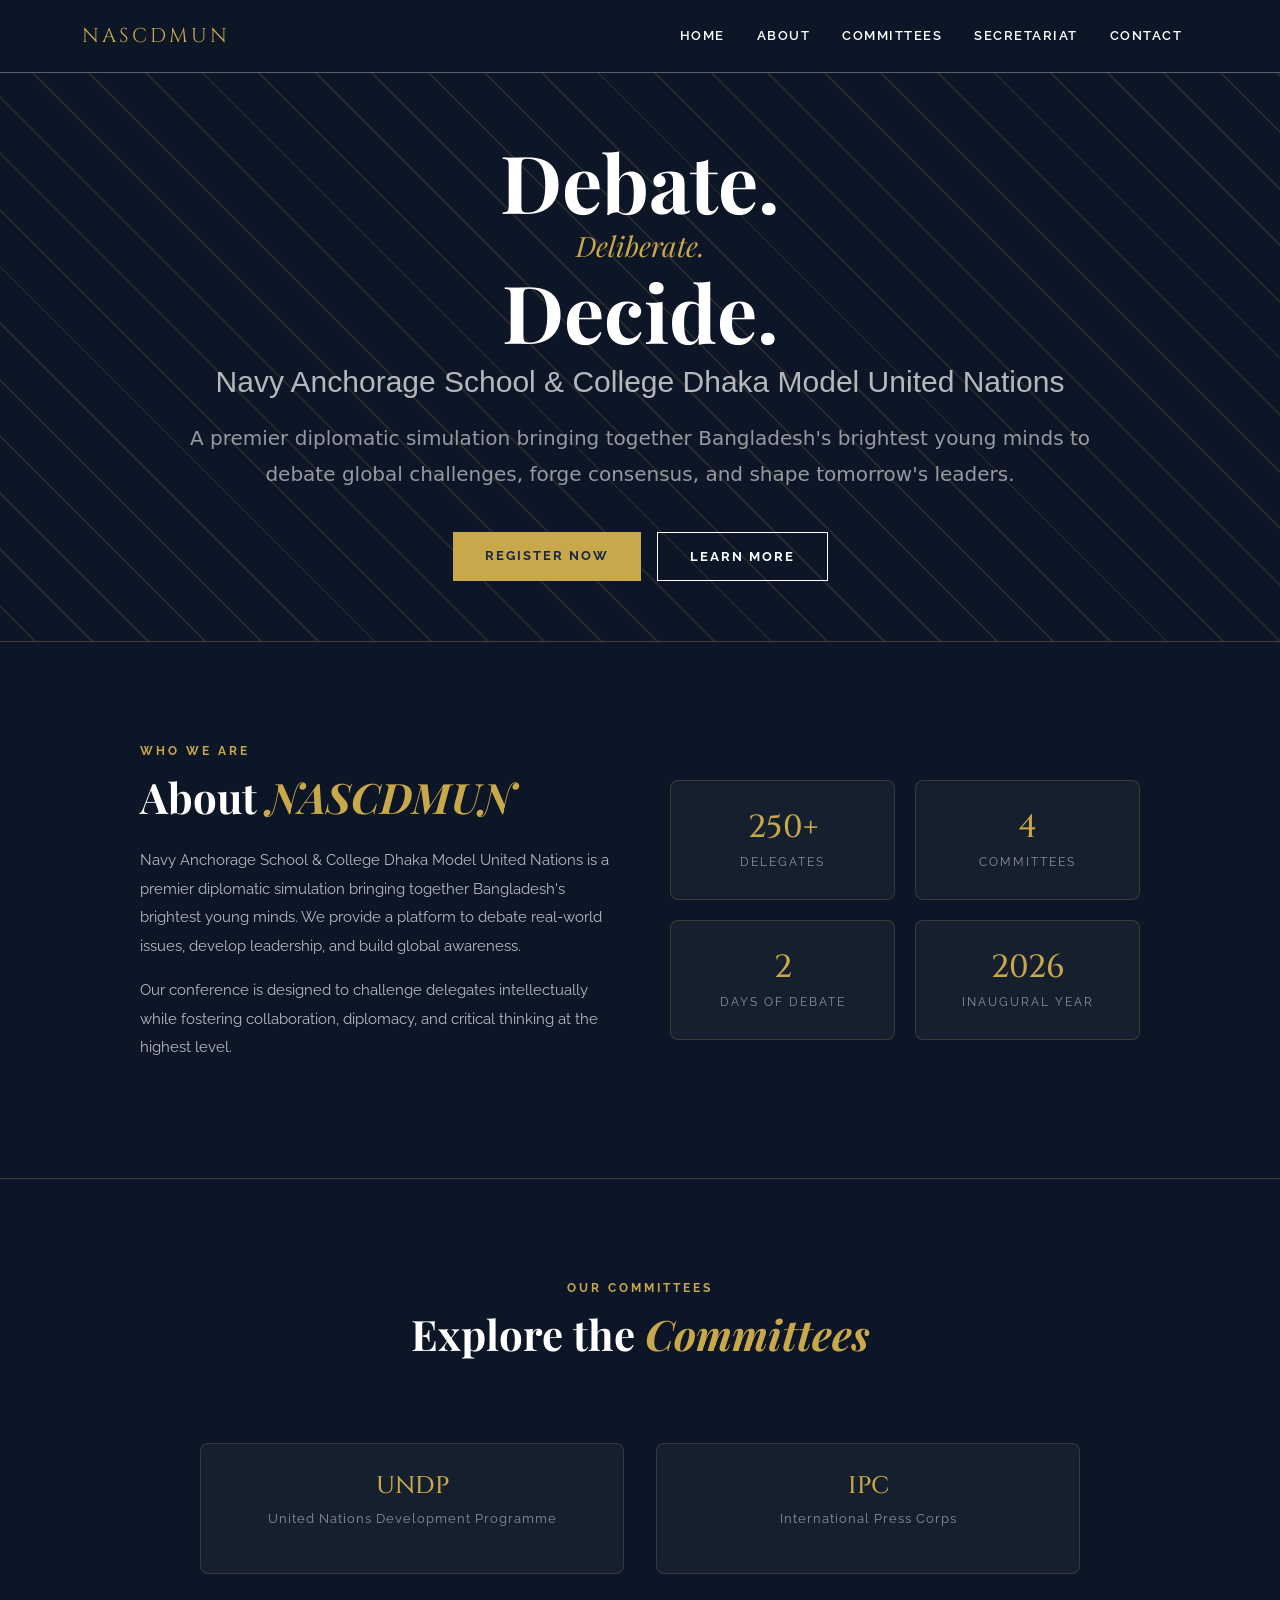
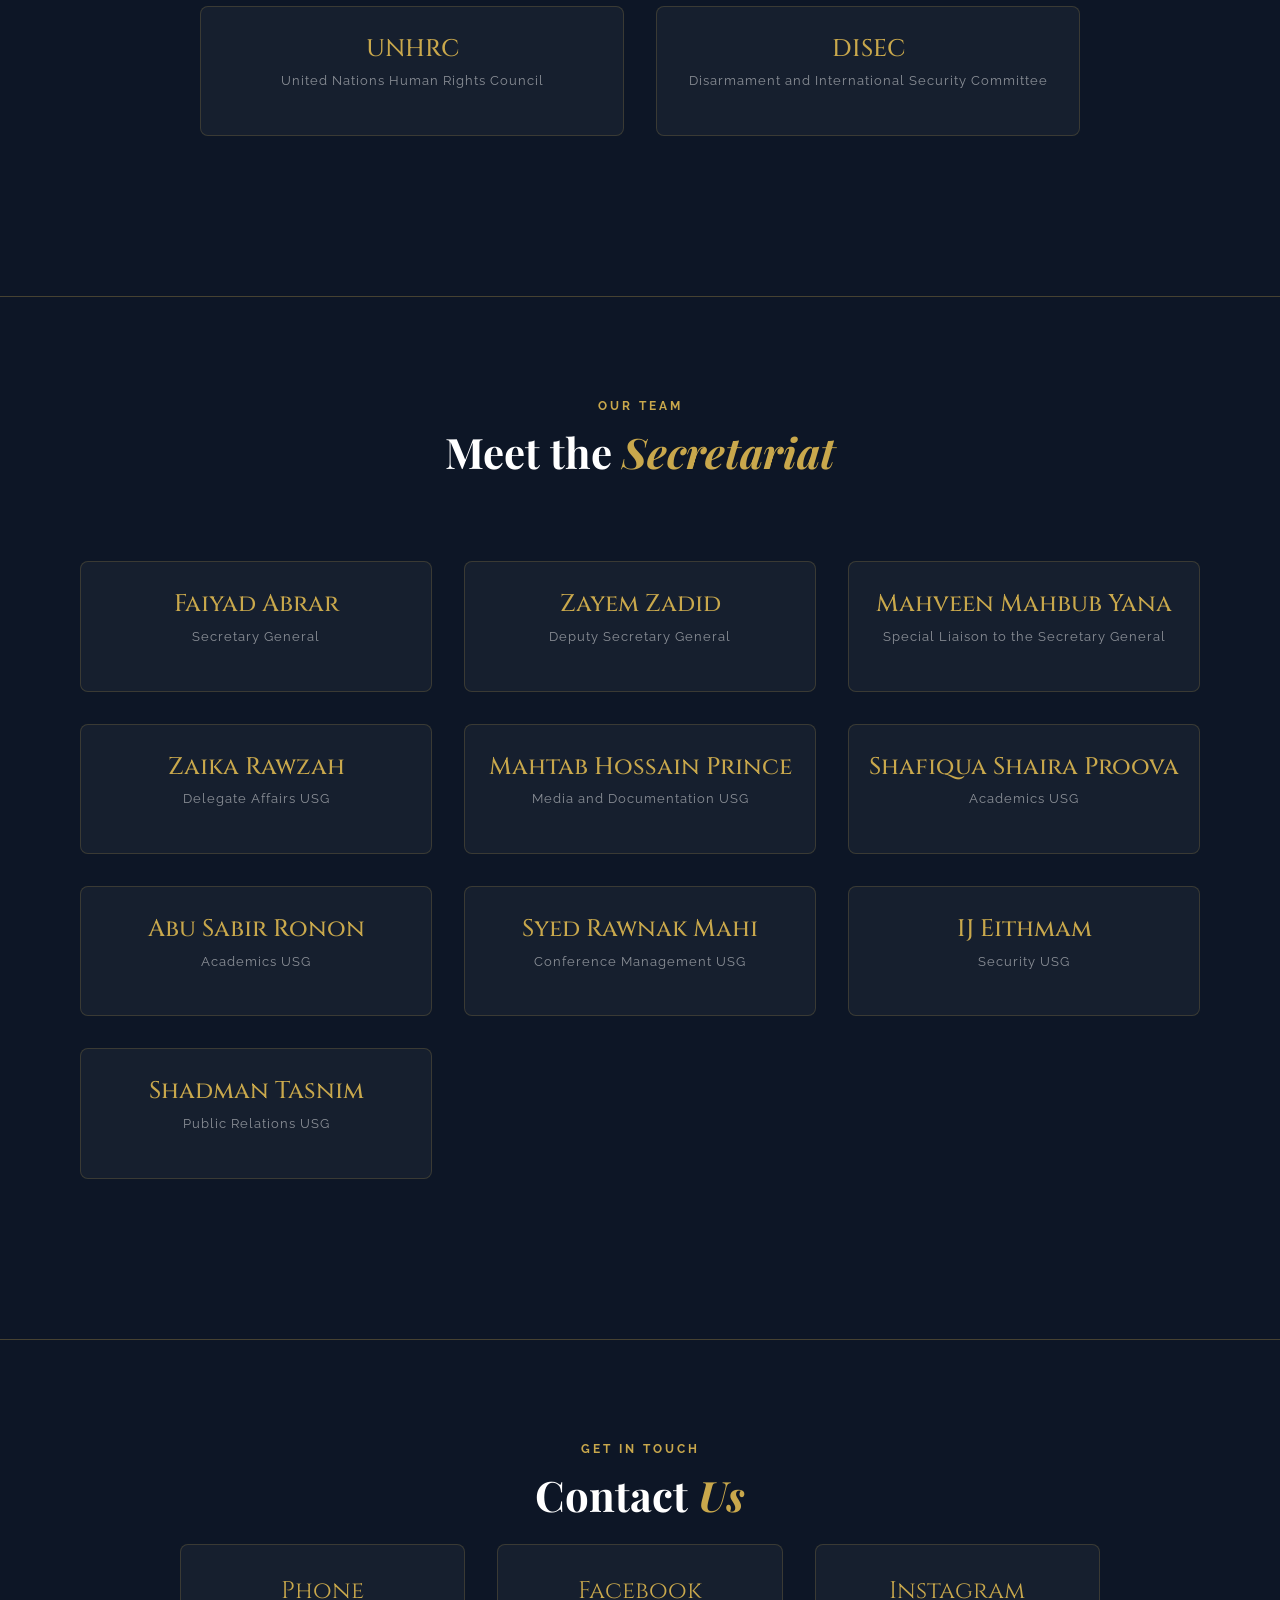
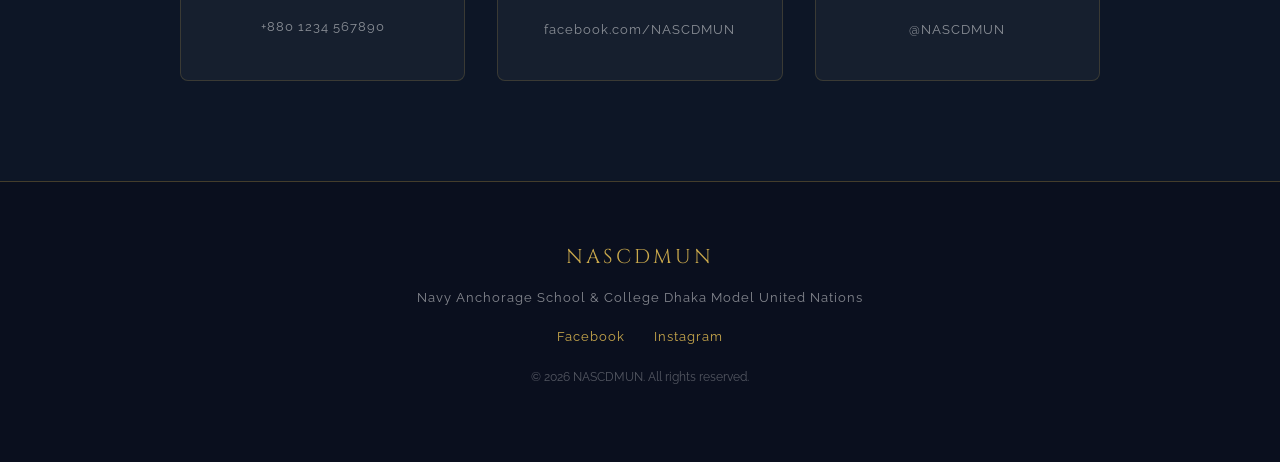
==== index.html @ 0eaab7b5 "Update index.html" ====
<!DOCTYPE html>
<html lang="en">
<head>
    <meta charset="UTF-8">
    <meta name="viewport" content="width=device-width, initial-scale=1.0">
    <title>NASCDMUN</title>
    <link href="https://fonts.googleapis.com/css2?family=Cinzel:wght@700&family=Playfair+Display:ital,wght@0,700;1,400&family=Raleway:wght@400;600;700&display=swap" rel="stylesheet">
    <link href="https://cdn.jsdelivr.net/npm/bootstrap@5.3.3/dist/css/bootstrap.min.css" rel="stylesheet">
    <link rel="stylesheet" href="styles.css">
</head>
<body>

  <header>
    <!-- navbar -->
    <nav class="navbar navbar-expand-lg">
      <div class="container">

        <a class="navbar-brand nav-logo" href="index.html">NASCDMUN</a>
        

        <button class="navbar-toggler" type="button" data-bs-toggle="collapse" data-bs-target="#navbarNav">
          <span class="navbar-toggler-icon"></span>
        </button>

        <div class="collapse navbar-collapse" id="navbarNav">
          <ul class="navbar-nav ms-auto">
            <li class="nav-item">
              <a class="nav-link" href="index.html">Home</a>
            </li>
            <li class="nav-item">
              <a class="nav-link" href="#about">About</a>
            </li>
            <li class="nav-item">
              <a class="nav-link" href="#Committees">Committees</a>
            </li>
            <li class="nav-item">
              <a class="nav-link" href="#Secretariat">Secretariat</a>
            </li>
            <li class="nav-item">
              <a class="nav-link" href="#Contact">Contact</a>
            </li>
          </ul>
        </div>

      </div>
    </nav>
  </header>

  <main>
    <section class="hero">
      <p class="text-white">Debate.</p>
      <p class="text-gold">Deliberate.</p>
      <p class="text-white">Decide.</p>
      <p class="nascd">Navy Anchorage School & College Dhaka Model United Nations</p>
      <p class="info">A premier diplomatic simulation bringing together Bangladesh's brightest young minds to debate global challenges, forge consensus, and shape tomorrow's leaders.</p>
      <div class="btn-group">
        <a href="https://forms.gle/UM5F9JzRKYb8hZrs6" class="btn-one">REGISTER NOW</a>
        <a href="#about" class="btn-two">LEARN MORE</a>
      </div>
    </section>
  </main>
  <section id="about">
  <div class="about-container">

    <div class="about-text">
      <p class="about-label">WHO WE ARE</p>
      <h2 class="about-heading">About <span>NASCDMUN</span></h2>
      <p class="about-desc">
        Navy Anchorage School & College Dhaka Model United Nations is a premier diplomatic simulation bringing together Bangladesh's brightest young minds. We provide a platform to debate real-world issues, develop leadership, and build global awareness.
      </p>
      <p class="about-desc">
        Our conference is designed to challenge delegates intellectually while fostering collaboration, diplomacy, and critical thinking at the highest level.
      </p>
    </div>

    <div class="about-stats">
      <div class="stat-box">
        <h3>250+</h3>
        <p>Delegates</p>
      </div>
      <div class="stat-box">
        <h3>4</h3>
        <p>Committees</p>
      </div>
      <div class="stat-box">
        <h3>2</h3>
        <p>Days of Debate</p>
      </div>
      <div class="stat-box">
        <h3>2026</h3>
        <p>Inaugural Year</p>
      </div>
    </div>

  </div>
</section>
<section id="Committees">
  <div class="Committees-container">

    <div class="Committees-header">
      <p class="committees-label">OUR COMMITTEES</p>
      <h2 class="committees-heading">Explore the <span>Committees</span></h2>
    </div>

    <div class="committees-grid">

      <div class="committee-card">
        <h4>UNDP</h4>
        <p>United Nations Development Programme</p>
      </div>

      <div class="committee-card">
        <h4>IPC</h4>
        <p>International Press Corps</p>
      </div>

      <div class="committee-card">
        <h4>UNHRC</h4>
        <p>United Nations Human Rights Council</p>
      </div>

      <div class="committee-card">
        <h4>DISEC</h4>
        <p>Disarmament and International Security Committee</p>
      </div>

    </div>
  </div>
</section>


    </div>

  </div>
</section>
<!-- Secretariat -->
<section id="Secretariat">
  <div class="Secretariat-header">
  <p class="Secretariat-label">OUR TEAM</p>
  <h2 class="Secretariat-heading">Meet the <span>Secretariat</span></h2>
</div>                          

<div class="Secretariat-grid">   
        <div class="committee-card">
        <h4>Faiyad Abrar</h4>
        <p>Secretary General</p>
        </div>
        <div class="committee-card">
        <h4>Zayem Zadid</h4>
        <p>Deputy Secretary General</p>
        </div>
        <div class="committee-card">
        <h4>Mahveen Mahbub Yana</h4>
        <p>Special Liaison to the Secretary General </p>
        </div>
        <div class="committee-card">
        <h4>Zaika Rawzah</h4>
        <p>Delegate Affairs USG </p>
        </div>
        <div class="committee-card">
        <h4>Mahtab Hossain Prince</h4>
        <p>Media and Documentation USG</p>
        </div>
        <div class="committee-card">
        <h4>Shafiqua Shaira Proova</h4>
        <p>Academics USG</p>
        </div>
        <div class="committee-card">
        <h4>Abu Sabir Ronon</h4>
        <p>Academics USG</p>
        </div>
        <div class="committee-card">
        <h4>Syed Rawnak Mahi</h4>
        <p>Conference Management USG</p>
        </div>
        <div class="committee-card">
        <h4>IJ Eithmam</h4>
        <p>Security USG</p>
        </div>
        <div class="committee-card">
        <h4>Shadman Tasnim</h4>
        <p>Public Relations USG</p>
        
        <!-- </div>
        <div class="committee-card">
        <h4>Shafiqua Shaira Poova</h4>
        <p>Editorial Secretary</p>
        </div>
        <div class="committee-card">
        <h4>Mahtab Hossain Prince</h4>
        <p>Editorial Secretary</p>
        </div> -->


      </div>
      

      </div>
    </div>

  

</section>
<section id="Contact">
  <div class="contact-container">
    <div class="contact-header">
      <p class="contact-label">GET IN TOUCH</p>
      <h2 class="contact-heading">Contact <span>Us</span></h2>
    </div>

    <div class="contact-grid">
      <div class="contact-card">
        <p class="contact-type">Phone</p>
        <p class="contact-info">+880 1234 567890</p>
      </div>

      <div class="contact-card">
        <p class="contact-type">Facebook</p>
        <a href="https://facebook.com/yourpage" target="_blank" class="contact-info">facebook.com/NASCDMUN</a>
      </div>

      <div class="contact-card">
        <p class="contact-type">Instagram</p>
        <a href="https://instagram.com/yourpage" target="_blank" class="contact-info">@NASCDMUN</a>
      </div>
    </div>

  </div>
</section>

<footer>
  <div class="footer-container">
    <p class="footer-logo">NASCDMUN</p>
    <p class="footer-text">Navy Anchorage School & College Dhaka Model United Nations</p>
    <div class="footer-links">
      <a href="https://facebook.com/yourpage" target="_blank">Facebook</a>
      <a href="https://instagram.com/yourpage" target="_blank">Instagram</a>
    </div>
    <p class="footer-copy">© 2026 NASCDMUN. All rights reserved.</p>
  </div>
</footer>


  <script src="https://cdn.jsdelivr.net/npm/bootstrap@5.3.3/dist/js/bootstrap.bundle.min.js"></script>
</body>
</html>
---- styles.css ----
body {
  background-color: #0d1626;
  background-image: repeating-linear-gradient(
    45deg,
    rgba(201,168,76,0.12) 0px,
    rgba(201,168,76,0.12) 2px,
    transparent 2px,
    transparent 40px
  );
}
main {
  max-width: 1000px;
  margin: 0 auto;    /* ← this must be here to center the container */
  padding: 60px 20px;
}
.text-white {
  font-family: 'Playfair Display', serif;
  font-size: 80px;
  font-weight: 700;
  color: #ffffff;
  margin: 0;
  padding: 0;
  line-height: 1.2;
  text-align: center;
}

.text-gold {
  font-family: 'Playfair Display', serif;
  font-size: 82px;
  font-weight: 400;
  font-style: italic;
  color: #C9A84C;
  margin: 0;
  padding: 0;
  line-height: 1.2;
  text-align: center;font-size: 28px;
}
.nascd{
    color: rgba(255, 255, 255, 0.693);
    text-align: center;
    font-size: 30px;
    font-family: 'Franklin Gothic Medium', 'Arial Narrow', Arial, sans-serif;


}


.info {
  margin: 50;
  padding: 50;
  line-height: 1.2;
  color: #ffffff90;
  text-align: center;
  font-size: 20px;
  line-height: 1.8;
  max-width: 1000px;
}

.btn-group {
  display: flex;
  gap: 16px;
  justify-content: center;
  margin-top: 40px;
}

.btn-one {
  background-color: #C9A84C;
  color: #1a2744;
  padding: 14px 32px;
  text-decoration: none;
  font-family: 'Raleway', sans-serif;
  font-weight: 700;
  letter-spacing: 2px;
  font-size: 13px;
}

.btn-two {
  background-color: transparent;
  color: #ffffff;
  padding: 14px 32px;
  text-decoration: none;
  font-family: 'Raleway', sans-serif;
  font-weight: 700;
  letter-spacing: 2px;
  font-size: 13px;
  border: 1px solid #ffffff;
}

/* Navbar */
.navbar {
  background-color: #0d1626;
  padding: 16px 0;
  border-bottom: 1px solid rgba(255, 255, 255, 0.319);
}

.nav-logo {
  font-family: 'Cinzel', serif;
  font-size: 20px;
  color: #C9A84C !important;
  letter-spacing: 3px;
}

.navbar-nav .nav-link {
  font-family: 'Raleway', sans-serif;
  font-size: 13px;
  font-weight: 600;
  color: #ffffff !important;
  letter-spacing: 1.5px;
  text-transform: uppercase;
  padding: 0 16px !important;
}

.navbar-nav .nav-link:hover {
  color: #C9A84C !important;
  transition: color 0.3s ease;
}

/* ── About Section ── */
#about {
  background-color: #0d1626;
  padding: 100px 20px;
  border-top: 1px solid rgba(201, 168, 76, 0.3);
}

.about-container {
  max-width: 1000px;
  margin: 0 auto;
  display: flex;
  gap: 60px;
  align-items: center;
  flex-wrap: wrap;
}

.about-text {
  flex: 1;
  min-width: 280px;
}

.about-label {
  font-family: 'Raleway', sans-serif;
  font-size: 12px;
  font-weight: 700;
  letter-spacing: 3px;
  color: #C9A84C;
  margin-bottom: 12px;
  text-transform: uppercase;
}

.about-heading {
  font-family: 'Playfair Display', serif;
  font-size: 42px;
  font-weight: 700;
  color: #ffffff;
  margin-bottom: 24px;
  line-height: 1.2;
}

.about-heading span {
  color: #C9A84C;
  font-style: italic;
}

.about-desc {
  font-family: 'Raleway', sans-serif;
  font-size: 15px;
  color: rgba(255, 255, 255, 0.7);
  line-height: 1.9;
  margin-bottom: 16px;
}

/* Stats */
.about-stats {
  flex: 1;
  min-width: 240px;
  display: grid;
  grid-template-columns: 1fr 1fr;
  gap: 20px;
}

.stat-box {
  background-color: rgba(255, 255, 255, 0.04);
  border: 1px solid rgba(201, 168, 76, 0.2);
  border-radius: 8px;
  padding: 28px 20px;
  text-align: center;
}

.stat-box h3 {
  font-family: 'Cinzel', serif;
  font-size: 32px;
  color: #C9A84C;
  margin: 0 0 6px;
}

.stat-box p {
  font-family: 'Raleway', sans-serif;
  font-size: 12px;
  letter-spacing: 2px;
  text-transform: uppercase;
  color: rgba(255, 255, 255, 0.5);
  margin: 0;
}

/* Mobile */
/* @media (max-width: 768px) {
  .about-container {
    flex-direction: column;
  }
}  */


/* committes */
#Committees {
  background-color: #0d1626;
  padding: 100px 20px;
  border-top: 1px solid rgba(201, 168, 76, 0.3);
}

.Committees-container {
  max-width: 1000px;
  margin: 0 auto;
  gap: 40px;
}
.Committees-header{
  text-align: center;
  margin-bottom: 20px;
}

.committees-label {
  font-family: 'Raleway', sans-serif;
  font-size: 12px;
  font-weight: 700;
  letter-spacing: 3px;
  color: #C9A84C;
  margin-bottom: 12px;
  text-transform: uppercase;
}
.committees-heading {
  font-family: 'Playfair Display', serif;
  font-size: 42px;
  font-weight: 700;
  color: #ffffff;
  margin-bottom: 24px;
  line-height: 1.2;
}

.committees-heading span {
  color: #C9A84C;
  font-style: italic;
}

.committees-grid {
  display: grid;
  gap: 32px;
  grid-template-columns: 1fr 1fr;
  padding: 60px;
}
.committee-card {
  background-color: rgba(255, 255, 255, 0.04);
  border: 1px solid rgba(201, 168, 76, 0.2);
  border-radius: 8px;
  padding: 28px 20px;
  text-align: center;
}
.committee-card h4 {
  font-family: Cinzel;
  font-size: 24px;
  margin-bottom: 8px;
  color: #C9A84C;
}
.committee-card p {
  font-family: Raleway;
  font-size: 13px;
  letter-spacing: 1px;
  color: rgba(255, 255, 255, 0.5);
}

/* @media (max-width: 768px) {
  .about-container {
    flex-direction: column;
  }

  
  .committees-grid {
    grid-template-columns: 1fr;
  }
} */

#Secretariat {
  background-color: #0d1626;
  padding: 100px 20px;
  border-top: 1px solid rgba(201, 168, 76, 0.3);
}
.Secretariat-container {
  max-width: 1000px;
  margin: 0 auto;
  gap: 40px;
}
.Secretariat-header {
  text-align: center;
  margin-bottom: 20px;

}
.Secretariat-heading {
  font-family: 'Playfair Display', serif;
  font-size: 42px;
  font-weight: 700;
  color: #ffffff;
  margin-bottom: 24px;
  line-height: 1.2;
}
.Secretariat-label {
  font-family: 'Raleway', sans-serif;
  font-size: 12px;
  font-weight: 700;
  letter-spacing: 3px;
  color: #C9A84C;
  margin-bottom: 12px;
  text-transform: uppercase;
}
.Secretariat-heading span {
  color: #C9A84C;
  font-style: italic;
}

.Secretariat-grid {
  display: grid;
  gap: 32px;
  grid-template-columns: 1fr 1fr 1fr;
  padding: 60px;
}
/* .Secretariat-grid .committee-card:last-child {
  grid-column: 2 / 3;
} */

/* @media (max-width: 768px) {
  .about-container {
    flex-direction: column;
  }
  .committees-grid {
    grid-template-columns: 1fr;
  }
  .Secretariat-grid {
    grid-template-columns: 1fr;
  }
} */

#Contact {
  background-color: #0d1626;
  padding: 100px 20px;
  border-top: 1px solid rgba(201, 168, 76, 0.3);
}
.contact-container {
  max-width: 1000px;
  margin: 0 auto;
  gap: 40px;
}
.contact-header {
  text-align: center;
  margin-bottom: 20px;

}
.contact-heading {
  font-family: 'Playfair Display', serif;
  font-size: 42px;
  font-weight: 700;
  color: #ffffff;
  margin-bottom: 24px;
  line-height: 1.2;
}
.contact-label {
  font-family: 'Raleway', sans-serif;
  font-size: 12px;
  font-weight: 700;
  letter-spacing: 3px;
  color: #C9A84C;
  margin-bottom: 12px;
  text-transform: uppercase;
}
.contact-heading span {
  color: #C9A84C;
  font-style: italic;
}

.contact-grid {
  display: grid;
  gap: 32px;
  grid-template-columns: 1fr 1fr 1fr;
  padding: 0 40px;
}
.contact-card {
  background-color: rgba(255, 255, 255, 0.04);
  border: 1px solid rgba(201, 168, 76, 0.2);
  border-radius: 8px;
  padding: 28px 20px;
  text-align: center;
}
.contact-type {
  font-family: Cinzel;
  font-size: 24px;
  margin-bottom: 8px;
  color: #C9A84C;
}
.contact-info {
  font-family: Raleway;
  font-size: 13px;
  letter-spacing: 1px;
  color: rgba(255, 255, 255, 0.5);
}
.contact-info {
  text-decoration: none;
  color: rgba(255, 255, 255, 0.5);
}
.contact-info a {
  color: #ffffff;
  text-decoration: none;
}
@media (max-width: 768px) {
  .about-container {
    flex-direction: column;
  }
  .committees-grid {
    grid-template-columns: 1fr;
  }
  .Secretariat-grid {
    grid-template-columns: 1fr;
  }
  
  .contact-grid {
    grid-template-columns: 1fr;
  }
}
footer {
  background-color: #0a0f1e;
  padding: 60px 20px;
  text-align: center;
  border-top: 1px solid rgba(201, 168, 76, 0.3);
}
.footer-container{
  max-width: 1000px;
  margin: 0 auto;
  gap: 40px;
}
.footer-logo{
  font-family: 'Cinzel', serif;
  font-size: 20px;
  color: #C9A84C !important;
  letter-spacing: 3px;
}
.footer-text{
  font-family: Raleway;
  font-size: 13px;
  letter-spacing: 1px;
  color: rgba(255, 255, 255, 0.5);
}
.footer-links a {
  color: #C9A84C;
  text-decoration: none;
  margin: 0 12px;
  font-family: 'Raleway', sans-serif;
  font-size: 13px;
  letter-spacing: 1px;
}
.footer-copy {
  color: rgba(255, 255, 255, 0.3);
  font-size: 12px;
  margin-top: 20px;
  font-family: 'Raleway', sans-serif;
}
.footer-links a:hover {
  color: #ffffff;
  text-decoration: underline;
}
a.contact-info:hover {
  color: #ffffff;
  text-decoration: underline;
}
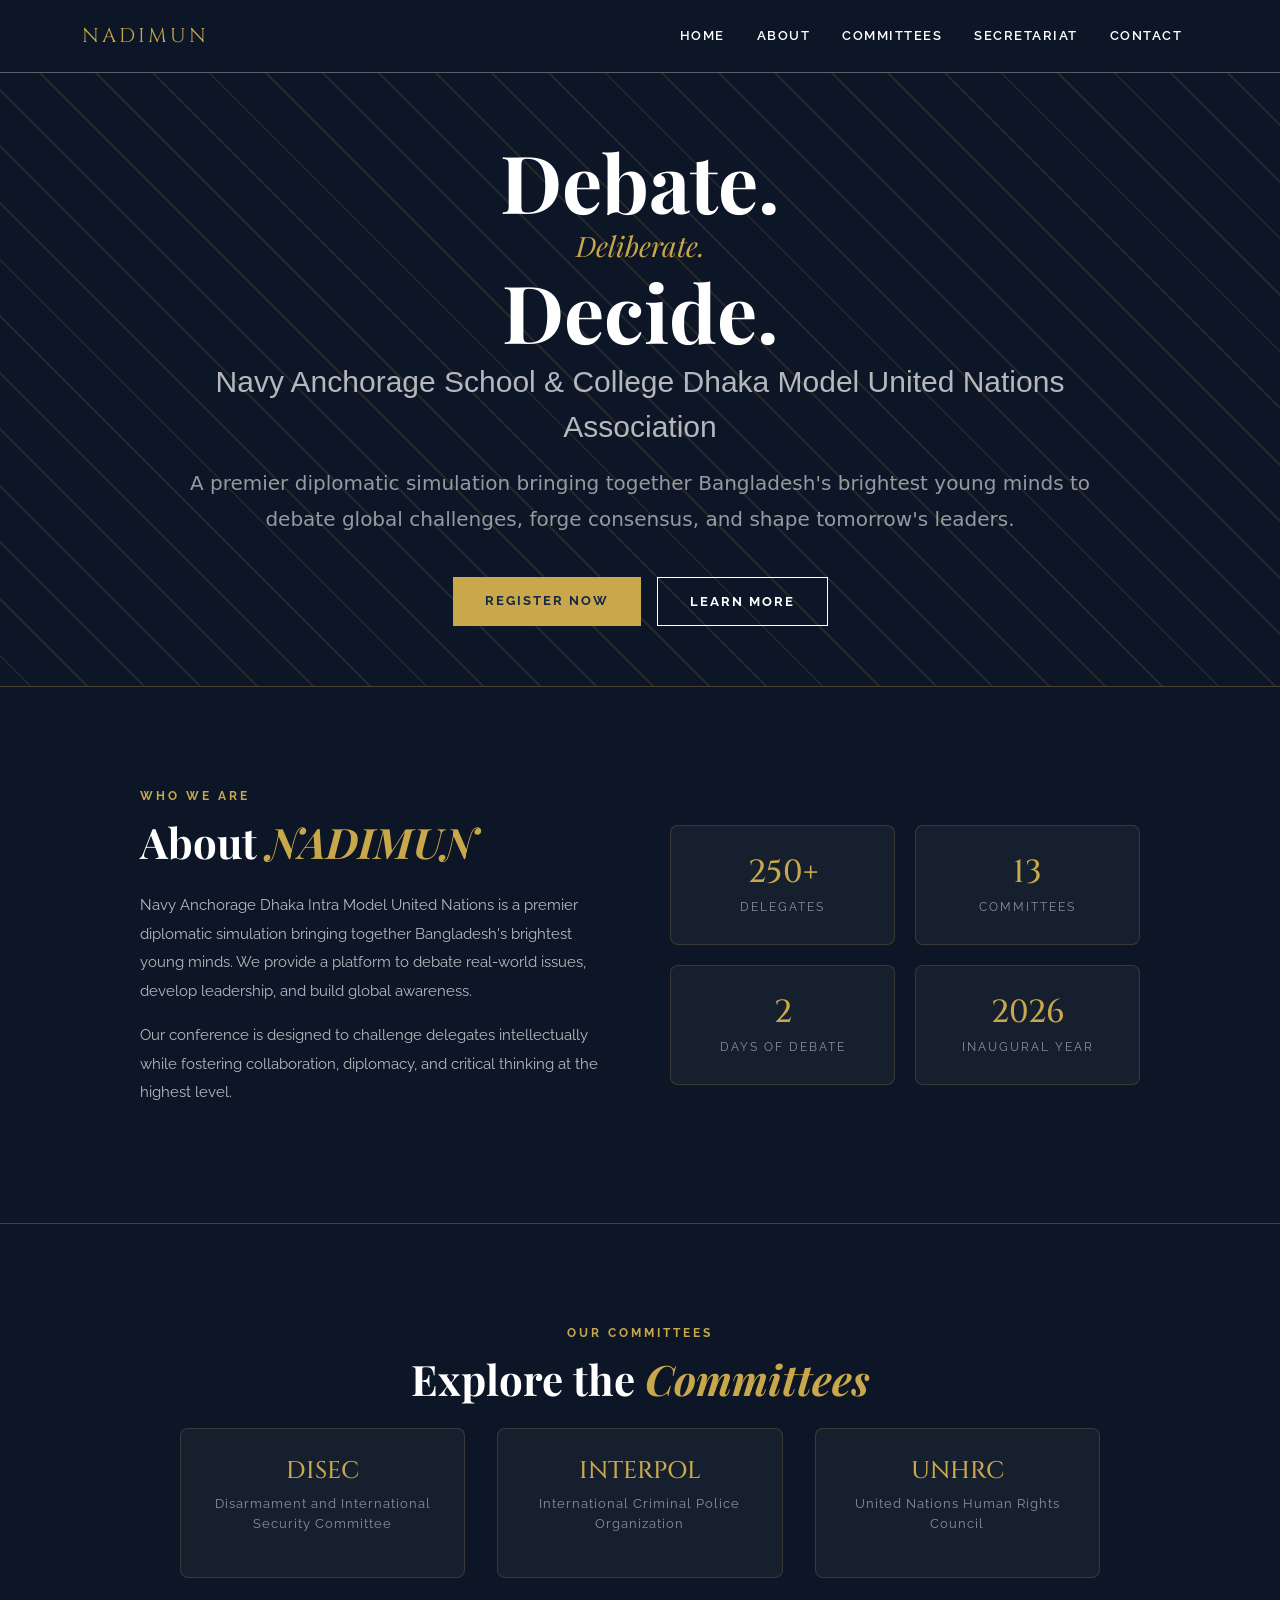
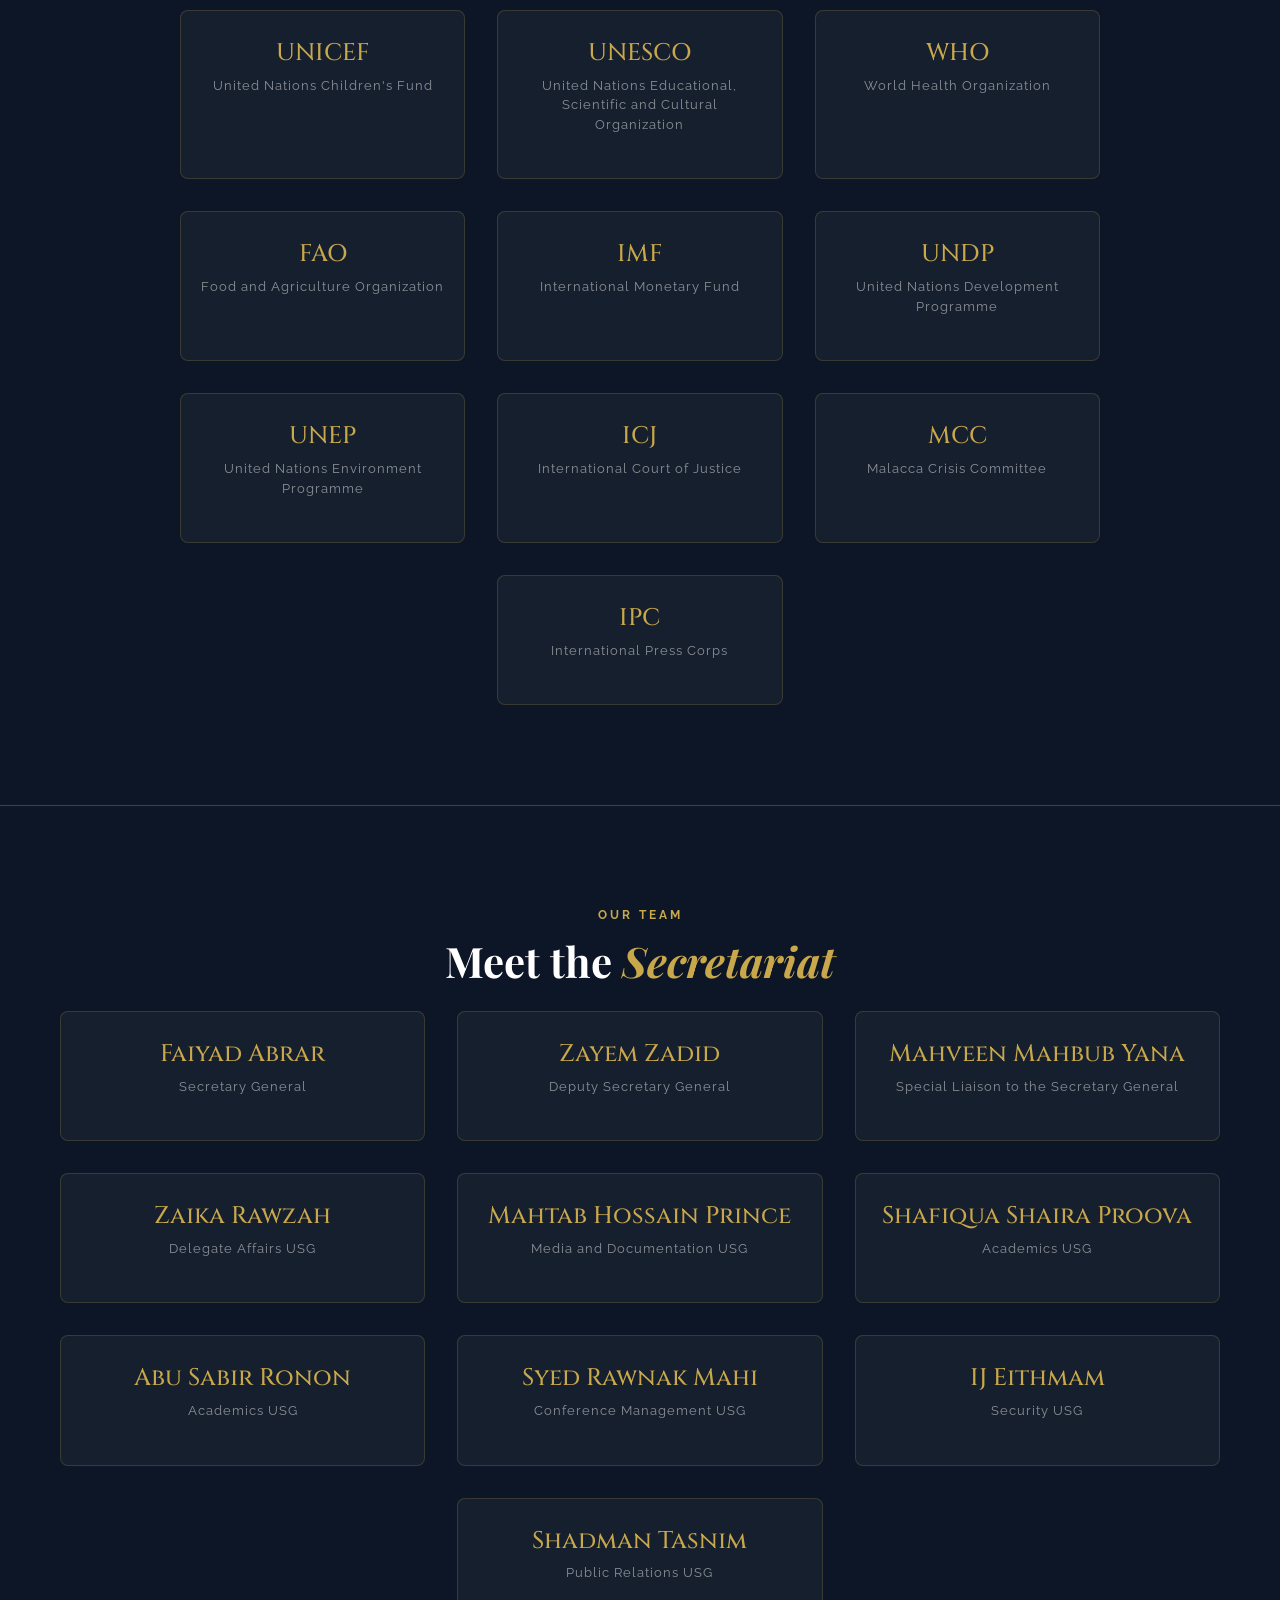
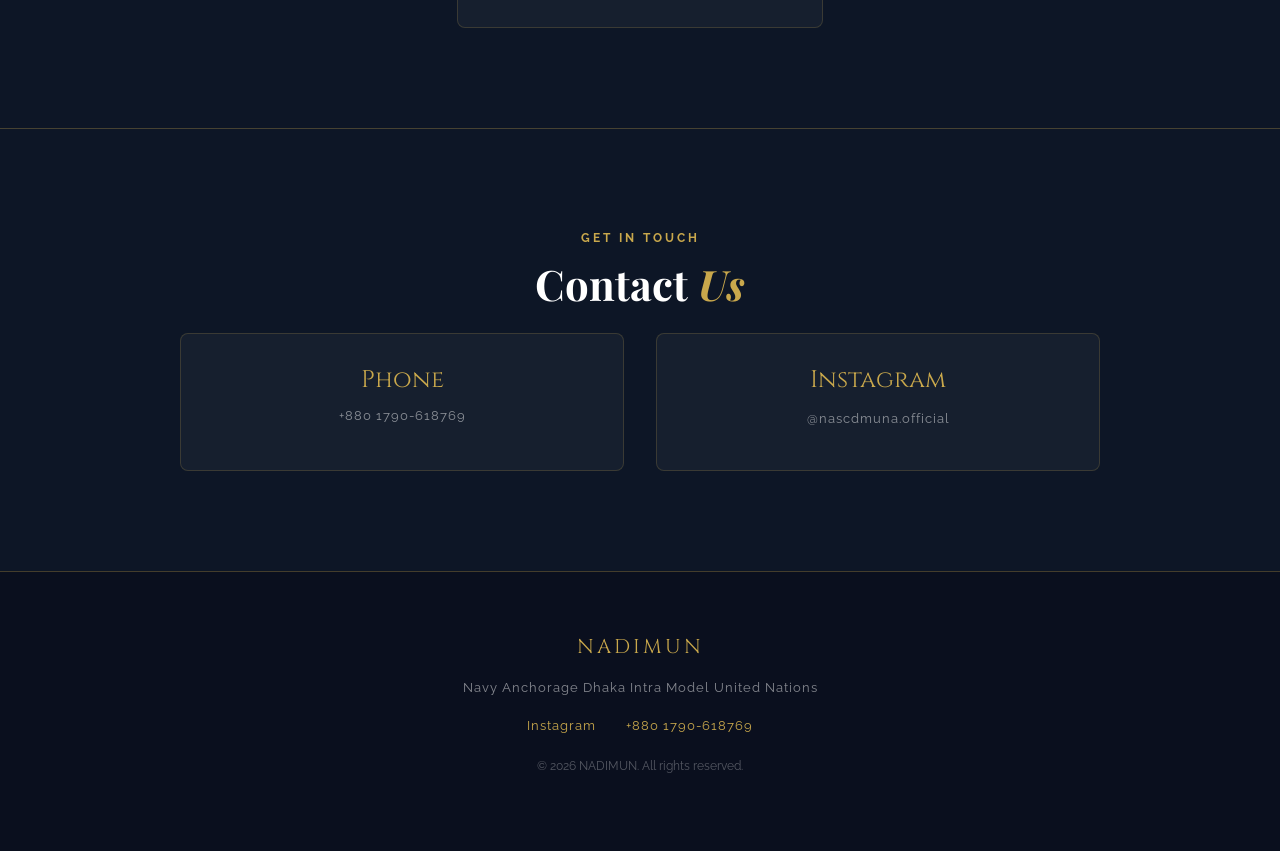
==== commit 6ce5cad8: "Update index.html" ====
--- a/index.html
+++ b/index.html
@@ -15,7 +15,7 @@
     <nav class="navbar navbar-expand-lg">
       <div class="container">
 
-        <a class="navbar-brand nav-logo" href="index.html">NASCDMUN</a>
+        <a class="navbar-brand nav-logo" href="index.html">NADIMUN</a>
         
 
         <button class="navbar-toggler" type="button" data-bs-toggle="collapse" data-bs-target="#navbarNav">
@@ -51,7 +51,7 @@
       <p class="text-white">Debate.</p>
       <p class="text-gold">Deliberate.</p>
       <p class="text-white">Decide.</p>
-      <p class="nascd">Navy Anchorage School & College Dhaka Model United Nations</p>
+      <p class="nascd">Navy Anchorage School & College Dhaka Model United Nations Association</p>
       <p class="info">A premier diplomatic simulation bringing together Bangladesh's brightest young minds to debate global challenges, forge consensus, and shape tomorrow's leaders.</p>
       <div class="btn-group">
         <a href="https://forms.gle/UM5F9JzRKYb8hZrs6" class="btn-one">REGISTER NOW</a>
@@ -64,9 +64,9 @@
 
     <div class="about-text">
       <p class="about-label">WHO WE ARE</p>
-      <h2 class="about-heading">About <span>NASCDMUN</span></h2>
+      <h2 class="about-heading">About <span>NADIMUN</span></h2>
       <p class="about-desc">
-        Navy Anchorage School & College Dhaka Model United Nations is a premier diplomatic simulation bringing together Bangladesh's brightest young minds. We provide a platform to debate real-world issues, develop leadership, and build global awareness.
+        Navy Anchorage Dhaka Intra Model United Nations is a premier diplomatic simulation bringing together Bangladesh's brightest young minds. We provide a platform to debate real-world issues, develop leadership, and build global awareness.
       </p>
       <p class="about-desc">
         Our conference is designed to challenge delegates intellectually while fostering collaboration, diplomacy, and critical thinking at the highest level.
@@ -79,7 +79,7 @@
         <p>Delegates</p>
       </div>
       <div class="stat-box">
-        <h3>4</h3>
+        <h3>13</h3>
         <p>Committees</p>
       </div>
       <div class="stat-box">
@@ -104,30 +104,73 @@
 
     <div class="committees-grid">
 
-      <div class="committee-card">
-        <h4>UNDP</h4>
-        <p>United Nations Development Programme</p>
-      </div>
-
-      <div class="committee-card">
-        <h4>IPC</h4>
-        <p>International Press Corps</p>
-      </div>
-
-      <div class="committee-card">
-        <h4>UNHRC</h4>
-        <p>United Nations Human Rights Council</p>
-      </div>
-
-      <div class="committee-card">
-        <h4>DISEC</h4>
-        <p>Disarmament and International Security Committee</p>
-      </div>
-
-    </div>
-  </div>
-</section>
-
+  <div class="committee-card">
+    <h4>DISEC</h4>
+    <p>Disarmament and International Security Committee</p>
+  </div>
+
+  <div class="committee-card">
+    <h4>INTERPOL</h4>
+    <p>International Criminal Police Organization</p>
+  </div>
+
+  <div class="committee-card">
+    <h4>UNHRC</h4>
+    <p>United Nations Human Rights Council</p>
+  </div>
+
+  <div class="committee-card">
+    <h4>UNICEF</h4>
+    <p>United Nations Children's Fund</p>
+  </div>
+
+  <div class="committee-card">
+    <h4>UNESCO</h4>
+    <p>United Nations Educational, Scientific and Cultural Organization</p>
+  </div>
+
+  <div class="committee-card">
+    <h4>WHO</h4>
+    <p>World Health Organization</p>
+  </div>
+
+  <div class="committee-card">
+    <h4>FAO</h4>
+    <p>Food and Agriculture Organization</p>
+  </div>
+
+  <div class="committee-card">
+    <h4>IMF</h4>
+    <p>International Monetary Fund</p>
+  </div>
+
+  <div class="committee-card">
+    <h4>UNDP</h4>
+    <p>United Nations Development Programme</p>
+  </div>
+
+  <div class="committee-card">
+    <h4>UNEP</h4>
+    <p>United Nations Environment Programme</p>
+  </div>
+
+  <div class="committee-card">
+    <h4>ICJ</h4>
+    <p>International Court of Justice</p>
+  </div>
+
+  <div class="committee-card">
+    <h4>MCC</h4>
+    <p>Malacca Crisis Committee</p>
+  </div>
+
+  <div class="committee-card">
+    <h4>IPC</h4>
+    <p>International Press Corps</p>
+  </div>
+
+</div>
+</section>
 
     </div>
 
@@ -211,17 +254,12 @@
     <div class="contact-grid">
       <div class="contact-card">
         <p class="contact-type">Phone</p>
-        <p class="contact-info">+880 1234 567890</p>
-      </div>
-
-      <div class="contact-card">
-        <p class="contact-type">Facebook</p>
-        <a href="https://facebook.com/yourpage" target="_blank" class="contact-info">facebook.com/NASCDMUN</a>
+        <p class="contact-info">+880 1790-618769</p>
       </div>
 
       <div class="contact-card">
         <p class="contact-type">Instagram</p>
-        <a href="https://instagram.com/yourpage" target="_blank" class="contact-info">@NASCDMUN</a>
+        <a href="https://www.instagram.com/nascdmuna.official/" target="_blank" class="contact-info">@nascdmuna.official</a>
       </div>
     </div>
 
@@ -230,13 +268,13 @@
 
 <footer>
   <div class="footer-container">
-    <p class="footer-logo">NASCDMUN</p>
-    <p class="footer-text">Navy Anchorage School & College Dhaka Model United Nations</p>
+    <p class="footer-logo">NADIMUN</p>
+    <p class="footer-text">Navy Anchorage Dhaka Intra Model United Nations</p>
     <div class="footer-links">
-      <a href="https://facebook.com/yourpage" target="_blank">Facebook</a>
-      <a href="https://instagram.com/yourpage" target="_blank">Instagram</a>
-    </div>
-    <p class="footer-copy">© 2026 NASCDMUN. All rights reserved.</p>
+      <a href="https://www.instagram.com/nascdmuna.official/" target="_blank">Instagram</a>
+      <p class="phone">+880 1790-618769</p>
+</div>
+    <p class="footer-copy">© 2026 NADIMUN. All rights reserved.</p>
   </div>
 </footer>
 
--- a/styles.css
+++ b/styles.css
@@ -43,8 +43,6 @@
 
 
 }
-
-
 .info {
   margin: 50;
   padding: 50;
@@ -55,14 +53,12 @@
   line-height: 1.8;
   max-width: 1000px;
 }
-
 .btn-group {
   display: flex;
   gap: 16px;
   justify-content: center;
   margin-top: 40px;
 }
-
 .btn-one {
   background-color: #C9A84C;
   color: #1a2744;
@@ -73,7 +69,6 @@
   letter-spacing: 2px;
   font-size: 13px;
 }
-
 .btn-two {
   background-color: transparent;
   color: #ffffff;
@@ -92,14 +87,12 @@
   padding: 16px 0;
   border-bottom: 1px solid rgba(255, 255, 255, 0.319);
 }
-
 .nav-logo {
   font-family: 'Cinzel', serif;
   font-size: 20px;
   color: #C9A84C !important;
   letter-spacing: 3px;
 }
-
 .navbar-nav .nav-link {
   font-family: 'Raleway', sans-serif;
   font-size: 13px;
@@ -109,19 +102,16 @@
   text-transform: uppercase;
   padding: 0 16px !important;
 }
-
 .navbar-nav .nav-link:hover {
   color: #C9A84C !important;
   transition: color 0.3s ease;
 }
-
 /* ── About Section ── */
 #about {
   background-color: #0d1626;
   padding: 100px 20px;
   border-top: 1px solid rgba(201, 168, 76, 0.3);
 }
-
 .about-container {
   max-width: 1000px;
   margin: 0 auto;
@@ -130,12 +120,10 @@
   align-items: center;
   flex-wrap: wrap;
 }
-
 .about-text {
   flex: 1;
   min-width: 280px;
 }
-
 .about-label {
   font-family: 'Raleway', sans-serif;
   font-size: 12px;
@@ -145,7 +133,6 @@
   margin-bottom: 12px;
   text-transform: uppercase;
 }
-
 .about-heading {
   font-family: 'Playfair Display', serif;
   font-size: 42px;
@@ -154,12 +141,10 @@
   margin-bottom: 24px;
   line-height: 1.2;
 }
-
 .about-heading span {
   color: #C9A84C;
   font-style: italic;
 }
-
 .about-desc {
   font-family: 'Raleway', sans-serif;
   font-size: 15px;
@@ -167,7 +152,6 @@
   line-height: 1.9;
   margin-bottom: 16px;
 }
-
 /* Stats */
 .about-stats {
   flex: 1;
@@ -201,14 +185,6 @@
   margin: 0;
 }
 
-/* Mobile */
-/* @media (max-width: 768px) {
-  .about-container {
-    flex-direction: column;
-  }
-}  */
-
-
 /* committes */
 #Committees {
   background-color: #0d1626;
@@ -252,8 +228,11 @@
 .committees-grid {
   display: grid;
   gap: 32px;
-  grid-template-columns: 1fr 1fr;
-  padding: 60px;
+  grid-template-columns: 1fr 1fr 1fr;
+  padding: 0 40px;
+}
+.committees-grid .committee-card:last-child {
+  grid-column: 2 / 3;
 }
 .committee-card {
   background-color: rgba(255, 255, 255, 0.04);
@@ -275,17 +254,6 @@
   color: rgba(255, 255, 255, 0.5);
 }
 
-/* @media (max-width: 768px) {
-  .about-container {
-    flex-direction: column;
-  }
-
-  
-  .committees-grid {
-    grid-template-columns: 1fr;
-  }
-} */
-
 #Secretariat {
   background-color: #0d1626;
   padding: 100px 20px;
@@ -326,24 +294,13 @@
 .Secretariat-grid {
   display: grid;
   gap: 32px;
-  grid-template-columns: 1fr 1fr 1fr;
-  padding: 60px;
-}
-/* .Secretariat-grid .committee-card:last-child {
+  grid-template-columns: repeat(3, 1fr);
+  padding: 0 40px;
+}
+
+.Secretariat-grid .committee-card:last-child {
   grid-column: 2 / 3;
-} */
-
-/* @media (max-width: 768px) {
-  .about-container {
-    flex-direction: column;
-  }
-  .committees-grid {
-    grid-template-columns: 1fr;
-  }
-  .Secretariat-grid {
-    grid-template-columns: 1fr;
-  }
-} */
+}
 
 #Contact {
   background-color: #0d1626;
@@ -385,7 +342,7 @@
 .contact-grid {
   display: grid;
   gap: 32px;
-  grid-template-columns: 1fr 1fr 1fr;
+  grid-template-columns: 1fr 1fr;
   padding: 0 40px;
 }
 .contact-card {
@@ -415,21 +372,7 @@
   color: #ffffff;
   text-decoration: none;
 }
-@media (max-width: 768px) {
-  .about-container {
-    flex-direction: column;
-  }
-  .committees-grid {
-    grid-template-columns: 1fr;
-  }
-  .Secretariat-grid {
-    grid-template-columns: 1fr;
-  }
-  
-  .contact-grid {
-    grid-template-columns: 1fr;
-  }
-}
+
 footer {
   background-color: #0a0f1e;
   padding: 60px 20px;
@@ -475,3 +418,39 @@
   color: #ffffff;
   text-decoration: underline;
 }
+.footer-links {
+  text-align: center;
+}
+.footer-links .phone {
+  display: inline-block;
+  margin: 0 12px;
+  vertical-align: middle;
+}
+.phone {
+  color: #C9A84C;
+  font-family: 'Raleway', sans-serif;
+  font-size: 13px;
+  letter-spacing: 1px;
+}
+@media (max-width: 768px) {
+  .Secretariat-grid {
+    grid-template-columns: 1fr;
+    padding: 0 20px;
+  }
+
+  .Secretariat-grid .committee-card:last-child {
+    grid-column: auto;
+  }
+
+  .about-container {
+    flex-direction: column;
+  }
+
+  .committees-grid {
+    grid-template-columns: 1fr;
+  }
+
+  .contact-grid {
+    grid-template-columns: 1fr;
+  }
+}
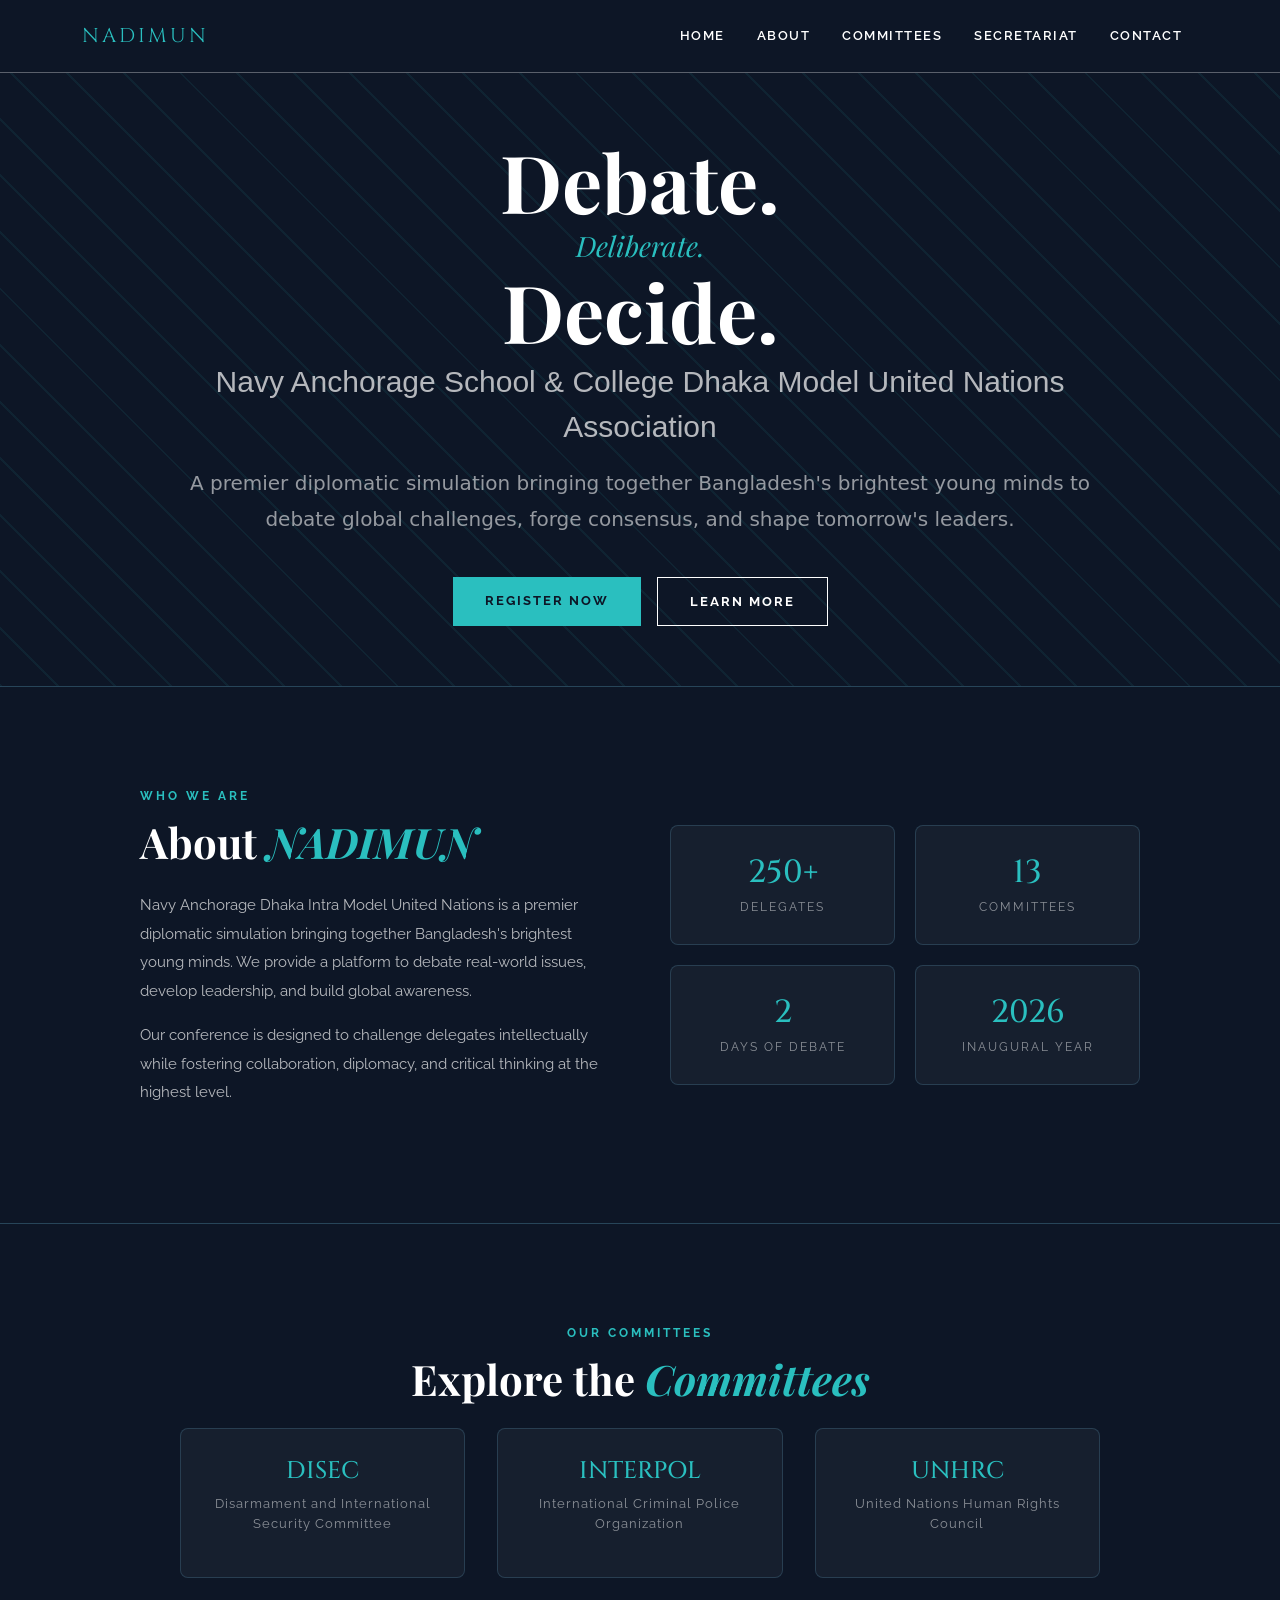
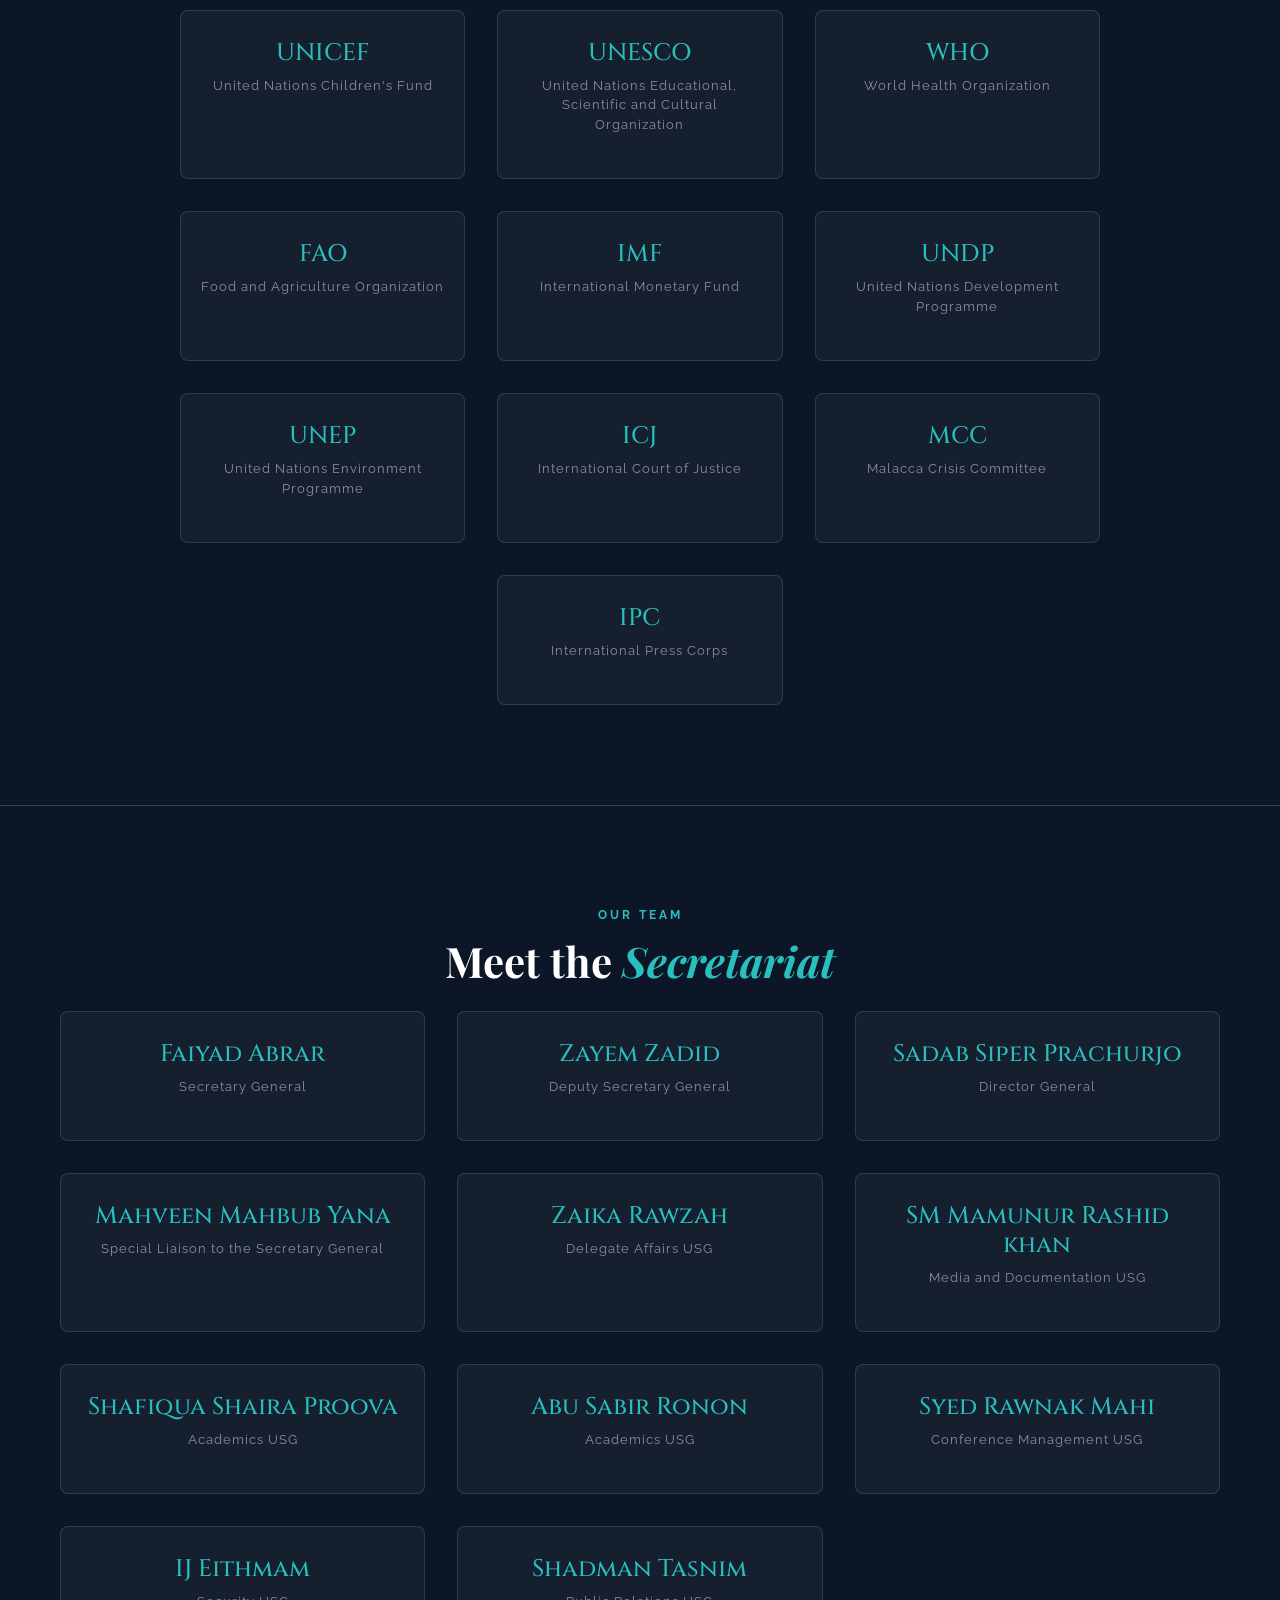
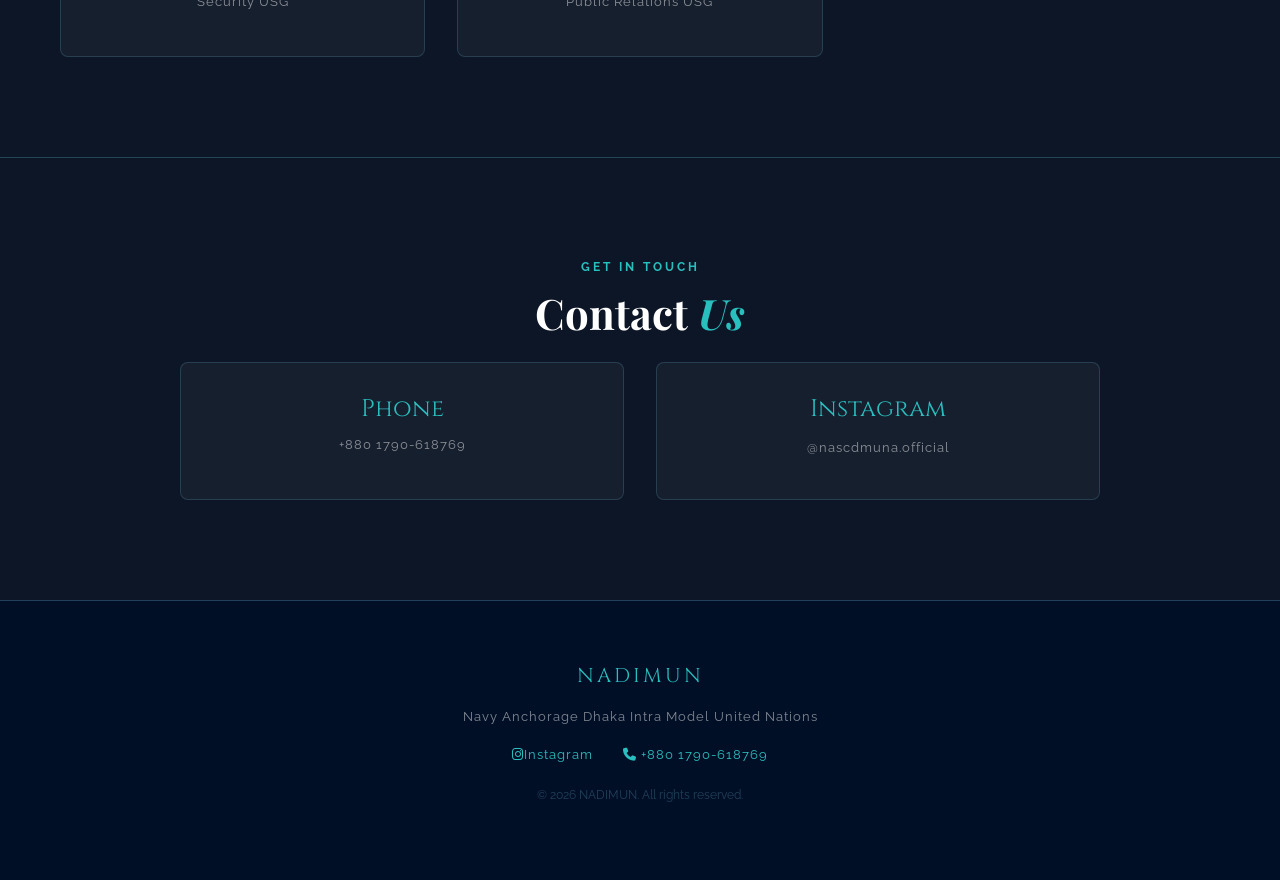
==== commit 5eacdbcb: "Update index.html" ====
--- a/index.html
+++ b/index.html
@@ -7,6 +7,7 @@
     <link href="https://fonts.googleapis.com/css2?family=Cinzel:wght@700&family=Playfair+Display:ital,wght@0,700;1,400&family=Raleway:wght@400;600;700&display=swap" rel="stylesheet">
     <link href="https://cdn.jsdelivr.net/npm/bootstrap@5.3.3/dist/css/bootstrap.min.css" rel="stylesheet">
     <link rel="stylesheet" href="styles.css">
+    <link rel="stylesheet" href="https://cdnjs.cloudflare.com/ajax/libs/font-awesome/6.5.0/css/all.min.css">
 </head>
 <body>
 
@@ -193,6 +194,10 @@
         <p>Deputy Secretary General</p>
         </div>
         <div class="committee-card">
+        <h4>Sadab Siper Prachurjo </h4>
+        <p>Director General</p>
+        </div>
+        <div class="committee-card">
         <h4>Mahveen Mahbub Yana</h4>
         <p>Special Liaison to the Secretary General </p>
         </div>
@@ -201,7 +206,7 @@
         <p>Delegate Affairs USG </p>
         </div>
         <div class="committee-card">
-        <h4>Mahtab Hossain Prince</h4>
+        <h4>SM Mamunur Rashid khan</h4>
         <p>Media and Documentation USG</p>
         </div>
         <div class="committee-card">
@@ -271,8 +276,10 @@
     <p class="footer-logo">NADIMUN</p>
     <p class="footer-text">Navy Anchorage Dhaka Intra Model United Nations</p>
     <div class="footer-links">
-      <a href="https://www.instagram.com/nascdmuna.official/" target="_blank">Instagram</a>
-      <p class="phone">+880 1790-618769</p>
+      
+      <a href="https://www.instagram.com/nascdmuna.official/" target="_blank"><i class="fa-brands fa-instagram"></i>Instagram</a>
+      
+      <p class="phone"><i class="fa-solid fa-phone"></i> +880 1790-618769</p>
 </div>
     <p class="footer-copy">© 2026 NADIMUN. All rights reserved.</p>
   </div>
--- a/styles.css
+++ b/styles.css
@@ -2,8 +2,8 @@
   background-color: #0d1626;
   background-image: repeating-linear-gradient(
     45deg,
-    rgba(201,168,76,0.12) 0px,
-    rgba(201,168,76,0.12) 2px,
+    rgba(42, 191, 191, 0.08) 0px,
+    rgba(42, 191, 191, 0.08) 2px,
     transparent 2px,
     transparent 40px
   );
@@ -29,7 +29,7 @@
   font-size: 82px;
   font-weight: 400;
   font-style: italic;
-  color: #C9A84C;
+  color: #2ABFBF;
   margin: 0;
   padding: 0;
   line-height: 1.2;
@@ -60,8 +60,8 @@
   margin-top: 40px;
 }
 .btn-one {
-  background-color: #C9A84C;
-  color: #1a2744;
+  background-color: #2ABFBF;
+  color: #0d1626;
   padding: 14px 32px;
   text-decoration: none;
   font-family: 'Raleway', sans-serif;
@@ -90,7 +90,7 @@
 .nav-logo {
   font-family: 'Cinzel', serif;
   font-size: 20px;
-  color: #C9A84C !important;
+  color: #2ABFBF !important;
   letter-spacing: 3px;
 }
 .navbar-nav .nav-link {
@@ -103,14 +103,14 @@
   padding: 0 16px !important;
 }
 .navbar-nav .nav-link:hover {
-  color: #C9A84C !important;
+  color: #2ABFBF!important;
   transition: color 0.3s ease;
 }
 /* ── About Section ── */
 #about {
   background-color: #0d1626;
   padding: 100px 20px;
-  border-top: 1px solid rgba(201, 168, 76, 0.3);
+  border-top: 1px solid rgba(91, 157, 184, 0.35);
 }
 .about-container {
   max-width: 1000px;
@@ -129,7 +129,7 @@
   font-size: 12px;
   font-weight: 700;
   letter-spacing: 3px;
-  color: #C9A84C;
+  color: #2ABFBF;
   margin-bottom: 12px;
   text-transform: uppercase;
 }
@@ -142,7 +142,7 @@
   line-height: 1.2;
 }
 .about-heading span {
-  color: #C9A84C;
+  color: #2ABFBF;
   font-style: italic;
 }
 .about-desc {
@@ -163,7 +163,7 @@
 
 .stat-box {
   background-color: rgba(255, 255, 255, 0.04);
-  border: 1px solid rgba(201, 168, 76, 0.2);
+  border: 1px solid rgba(91, 157, 184, 0.25);
   border-radius: 8px;
   padding: 28px 20px;
   text-align: center;
@@ -172,7 +172,7 @@
 .stat-box h3 {
   font-family: 'Cinzel', serif;
   font-size: 32px;
-  color: #C9A84C;
+  color: #2ABFBF;
   margin: 0 0 6px;
 }
 
@@ -189,7 +189,7 @@
 #Committees {
   background-color: #0d1626;
   padding: 100px 20px;
-  border-top: 1px solid rgba(201, 168, 76, 0.3);
+  border-top: 1px solid rgba(91, 157, 184, 0.35);
 }
 
 .Committees-container {
@@ -207,7 +207,7 @@
   font-size: 12px;
   font-weight: 700;
   letter-spacing: 3px;
-  color: #C9A84C;
+  color: #2ABFBF;
   margin-bottom: 12px;
   text-transform: uppercase;
 }
@@ -221,7 +221,7 @@
 }
 
 .committees-heading span {
-  color: #C9A84C;
+  color: #2ABFBF;
   font-style: italic;
 }
 
@@ -236,7 +236,7 @@
 }
 .committee-card {
   background-color: rgba(255, 255, 255, 0.04);
-  border: 1px solid rgba(201, 168, 76, 0.2);
+  border: 1px solid rgba(91, 157, 184, 0.25);
   border-radius: 8px;
   padding: 28px 20px;
   text-align: center;
@@ -245,7 +245,7 @@
   font-family: Cinzel;
   font-size: 24px;
   margin-bottom: 8px;
-  color: #C9A84C;
+  color: #2ABFBF;
 }
 .committee-card p {
   font-family: Raleway;
@@ -257,7 +257,7 @@
 #Secretariat {
   background-color: #0d1626;
   padding: 100px 20px;
-  border-top: 1px solid rgba(201, 168, 76, 0.3);
+  border-top: 1px solid rgba(91, 157, 184, 0.35);
 }
 .Secretariat-container {
   max-width: 1000px;
@@ -282,12 +282,12 @@
   font-size: 12px;
   font-weight: 700;
   letter-spacing: 3px;
-  color: #C9A84C;
+  color: #2ABFBF;
   margin-bottom: 12px;
   text-transform: uppercase;
 }
 .Secretariat-heading span {
-  color: #C9A84C;
+  color: #2ABFBF;
   font-style: italic;
 }
 
@@ -298,6 +298,7 @@
   padding: 0 40px;
 }
 
+
 .Secretariat-grid .committee-card:last-child {
   grid-column: 2 / 3;
 }
@@ -305,7 +306,7 @@
 #Contact {
   background-color: #0d1626;
   padding: 100px 20px;
-  border-top: 1px solid rgba(201, 168, 76, 0.3);
+  border-top: 1px solid rgba(91, 157, 184, 0.35);
 }
 .contact-container {
   max-width: 1000px;
@@ -330,12 +331,12 @@
   font-size: 12px;
   font-weight: 700;
   letter-spacing: 3px;
-  color: #C9A84C;
+  color: #2ABFBF;
   margin-bottom: 12px;
   text-transform: uppercase;
 }
 .contact-heading span {
-  color: #C9A84C;
+  color: #2ABFBF;
   font-style: italic;
 }
 
@@ -347,7 +348,7 @@
 }
 .contact-card {
   background-color: rgba(255, 255, 255, 0.04);
-  border: 1px solid rgba(201, 168, 76, 0.2);
+  border: 1px solid rgba(91, 157, 184, 0.25);
   border-radius: 8px;
   padding: 28px 20px;
   text-align: center;
@@ -356,7 +357,7 @@
   font-family: Cinzel;
   font-size: 24px;
   margin-bottom: 8px;
-  color: #C9A84C;
+  color: #2ABFBF;
 }
 .contact-info {
   font-family: Raleway;
@@ -374,10 +375,10 @@
 }
 
 footer {
-  background-color: #0a0f1e;
+  background-color: #010f26;
   padding: 60px 20px;
   text-align: center;
-  border-top: 1px solid rgba(201, 168, 76, 0.3);
+  border-top: 1px solid rgba(91, 157, 184, 0.35);
 }
 .footer-container{
   max-width: 1000px;
@@ -387,7 +388,7 @@
 .footer-logo{
   font-family: 'Cinzel', serif;
   font-size: 20px;
-  color: #C9A84C !important;
+  color: #2ABFBF !important;
   letter-spacing: 3px;
 }
 .footer-text{
@@ -397,7 +398,7 @@
   color: rgba(255, 255, 255, 0.5);
 }
 .footer-links a {
-  color: #C9A84C;
+  color: #2ABFBF;
   text-decoration: none;
   margin: 0 12px;
   font-family: 'Raleway', sans-serif;
@@ -405,7 +406,7 @@
   letter-spacing: 1px;
 }
 .footer-copy {
-  color: rgba(255, 255, 255, 0.3);
+  color: rgba(91, 157, 184, 0.35);
   font-size: 12px;
   margin-top: 20px;
   font-family: 'Raleway', sans-serif;
@@ -427,12 +428,20 @@
   vertical-align: middle;
 }
 .phone {
-  color: #C9A84C;
+  color: #2ABFBF;
   font-family: 'Raleway', sans-serif;
   font-size: 13px;
   letter-spacing: 1px;
 }
 @media (max-width: 768px) {
+  .about-container {
+    flex-direction: column;
+  }
+
+  .committees-grid {
+    grid-template-columns: 1fr;
+  }
+
   .Secretariat-grid {
     grid-template-columns: 1fr;
     padding: 0 20px;
@@ -442,14 +451,6 @@
     grid-column: auto;
   }
 
-  .about-container {
-    flex-direction: column;
-  }
-
-  .committees-grid {
-    grid-template-columns: 1fr;
-  }
-
   .contact-grid {
     grid-template-columns: 1fr;
   }
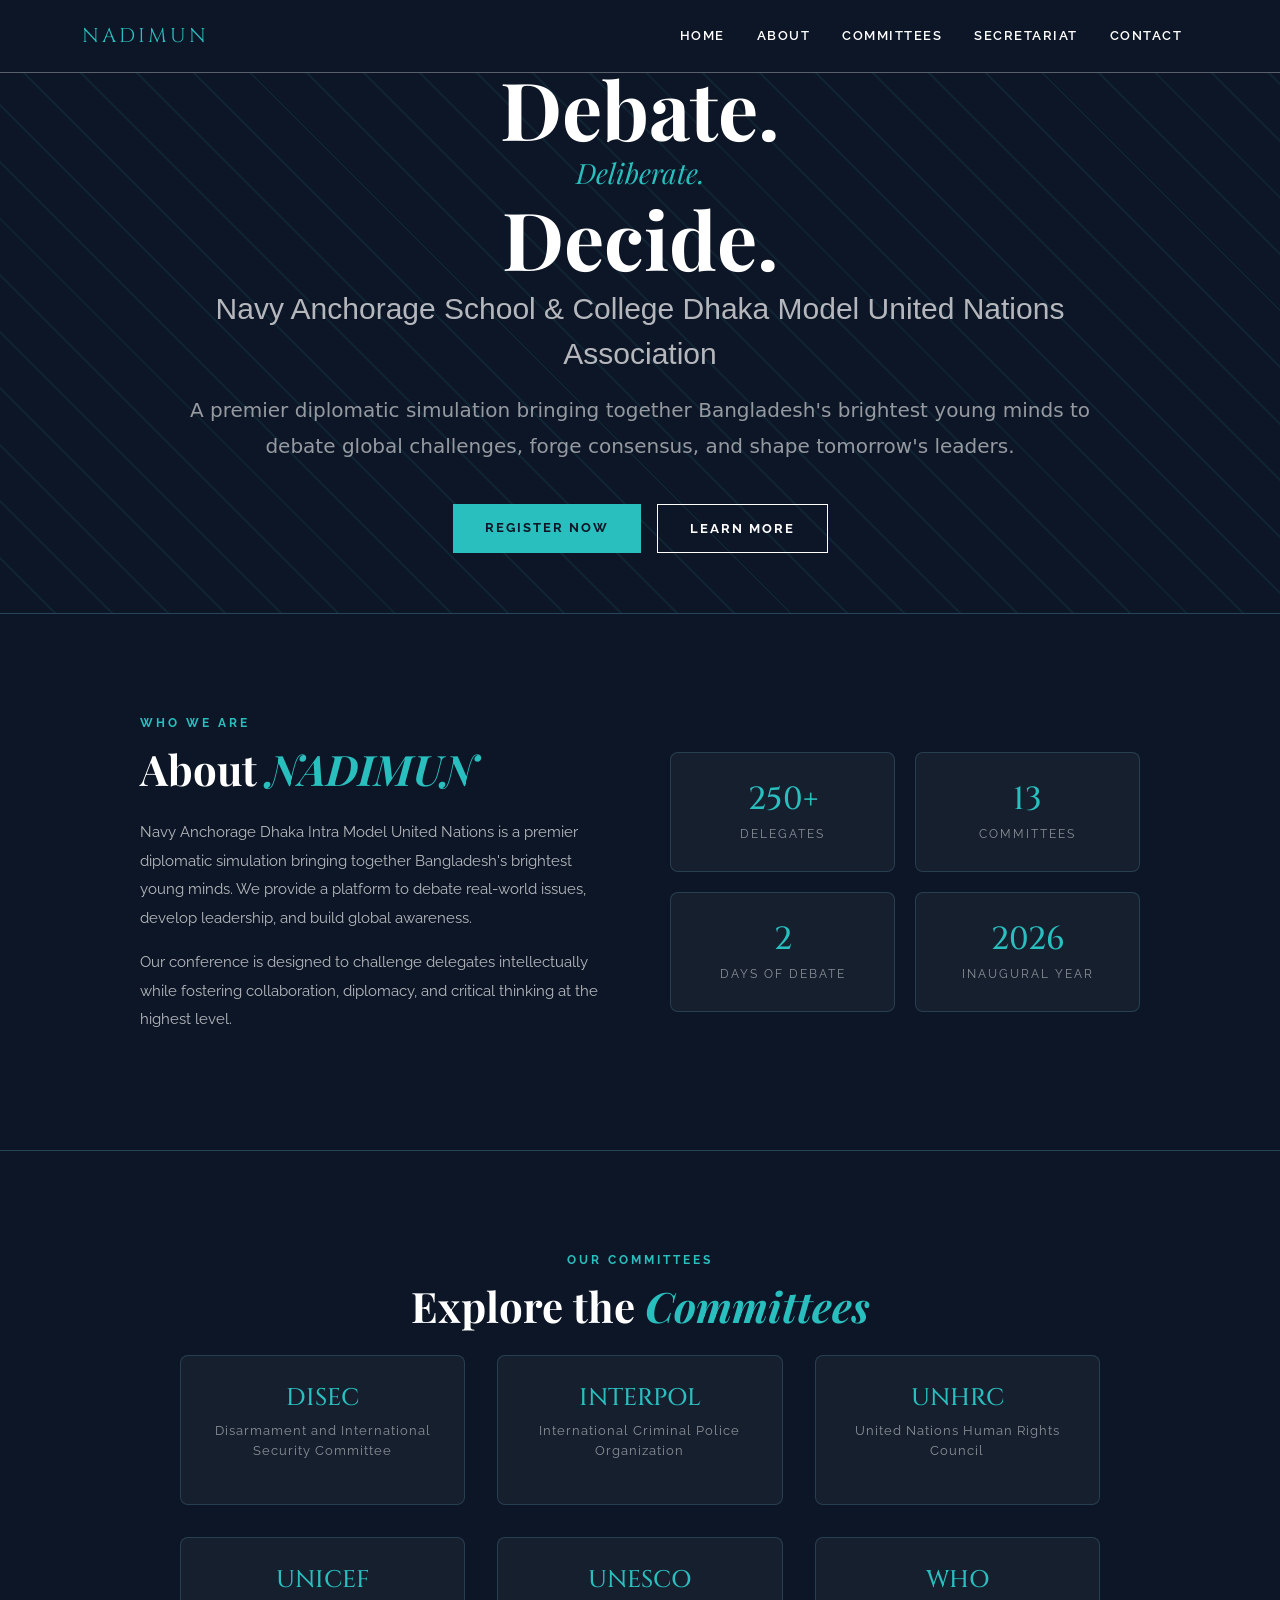
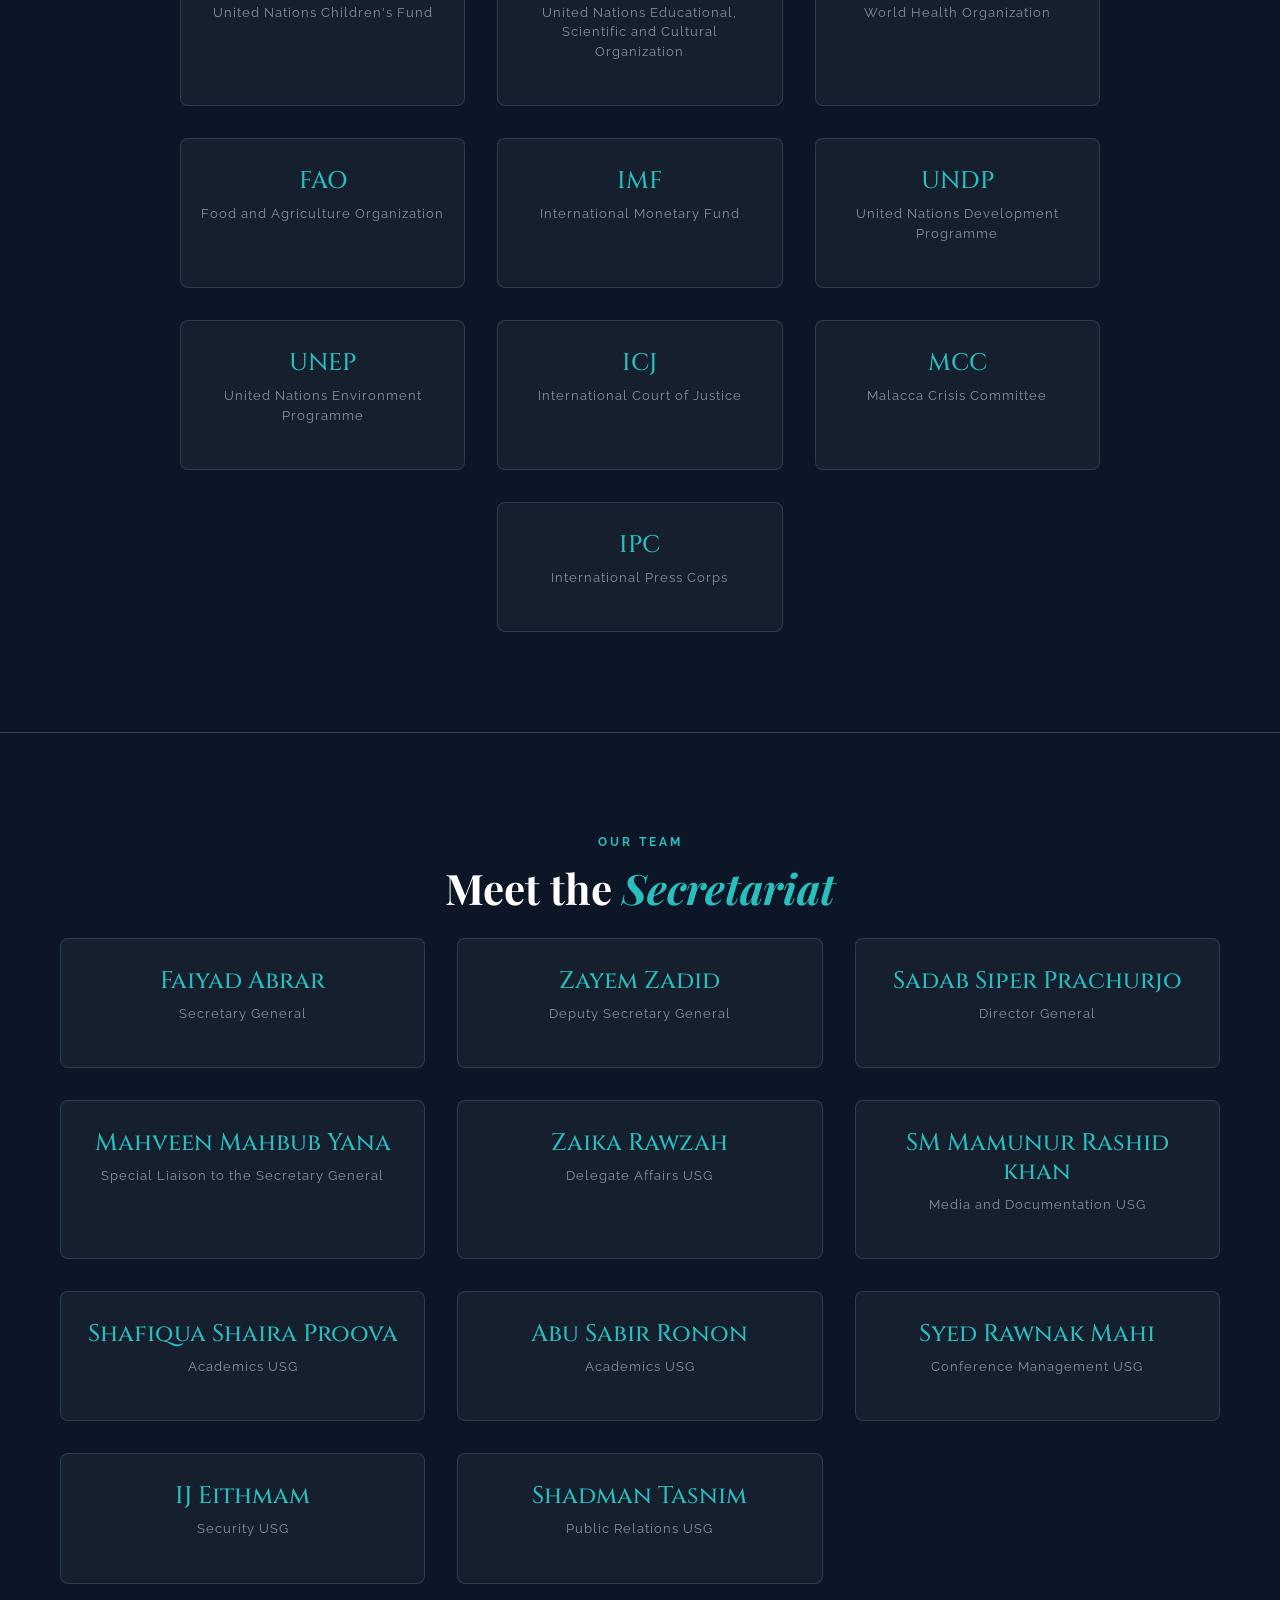
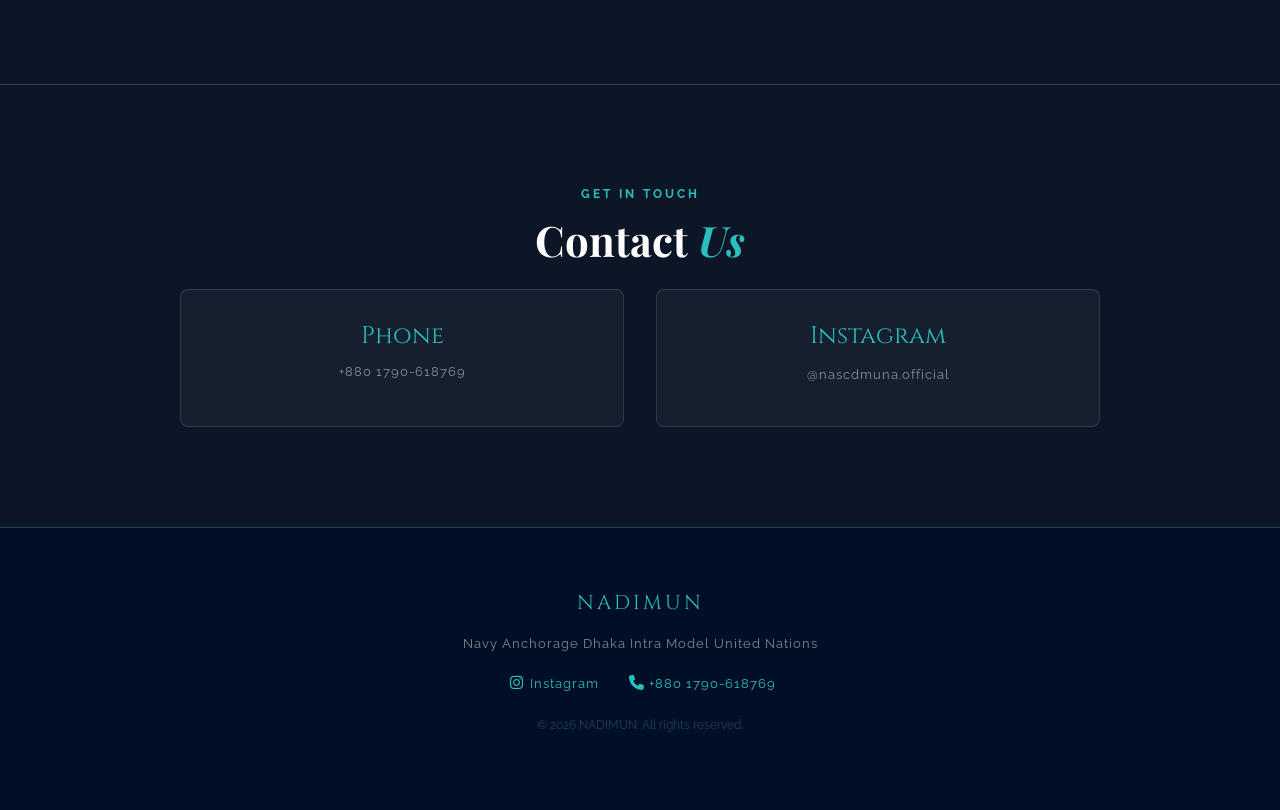
==== commit af714f0c: "Update index.html" ====
--- a/index.html
+++ b/index.html
@@ -8,12 +8,13 @@
     <link href="https://cdn.jsdelivr.net/npm/bootstrap@5.3.3/dist/css/bootstrap.min.css" rel="stylesheet">
     <link rel="stylesheet" href="styles.css">
     <link rel="stylesheet" href="https://cdnjs.cloudflare.com/ajax/libs/font-awesome/6.5.0/css/all.min.css">
+    <link rel="shortcut icon" href="favicon.ico" />
 </head>
 <body>
 
   <header>
     <!-- navbar -->
-    <nav class="navbar navbar-expand-lg">
+    <nav class="navbar navbar-expand-lg fixed-top">
       <div class="container">
 
         <a class="navbar-brand nav-logo" href="index.html">NADIMUN</a>
--- a/styles.css
+++ b/styles.css
@@ -86,6 +86,7 @@
   background-color: #0d1626;
   padding: 16px 0;
   border-bottom: 1px solid rgba(255, 255, 255, 0.319);
+  z-index: 1000;
 }
 .nav-logo {
   font-family: 'Cinzel', serif;
@@ -433,6 +434,16 @@
   font-size: 13px;
   letter-spacing: 1px;
 }
+.fa-instagram {
+  font-size: 15px;
+  color: #2ABFBF;
+  padding: 6px;
+}
+.fa-phone {
+  font-size: 15px;
+  color: #2ABFBF;
+  ;
+}
 @media (max-width: 768px) {
   .about-container {
     flex-direction: column;
@@ -441,6 +452,9 @@
   .committees-grid {
     grid-template-columns: 1fr;
   }
+  .committees-grid .committee-card:last-child {
+    grid-column: auto;
+  }
 
   .Secretariat-grid {
     grid-template-columns: 1fr;
